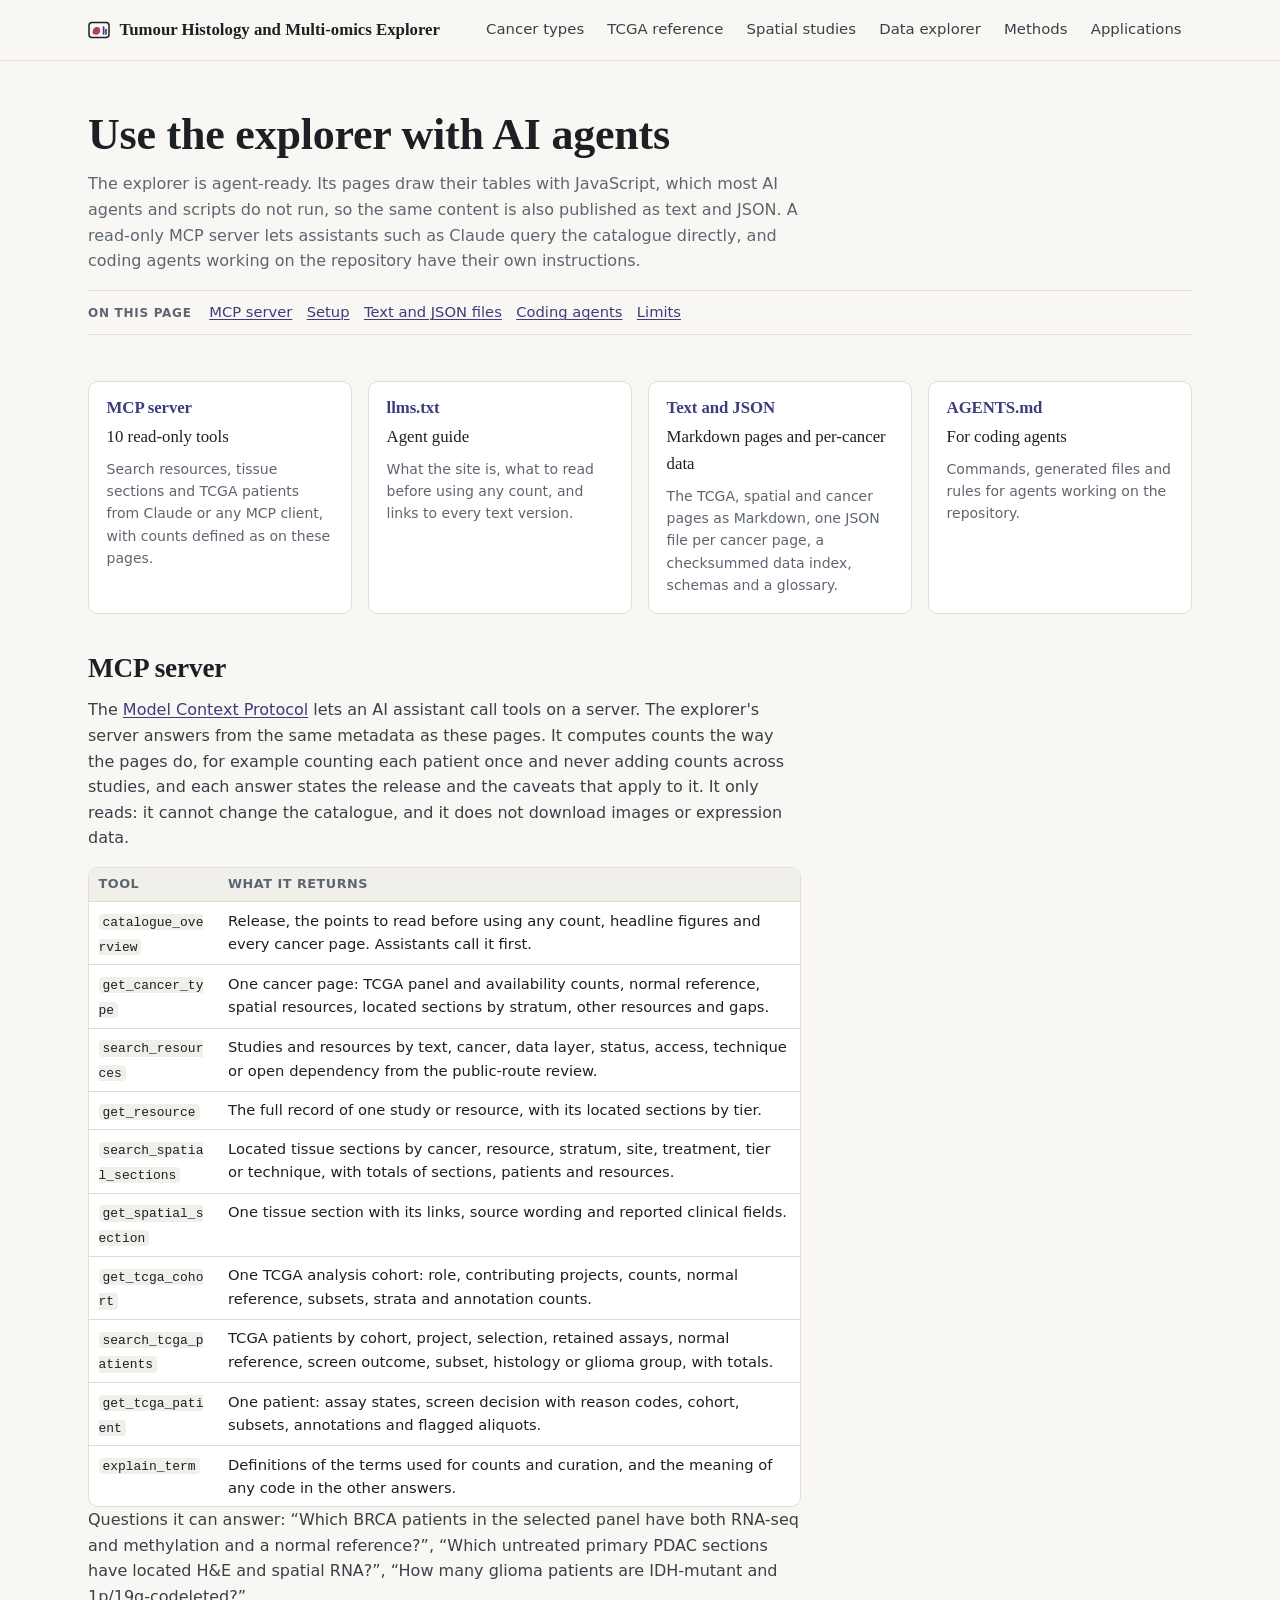
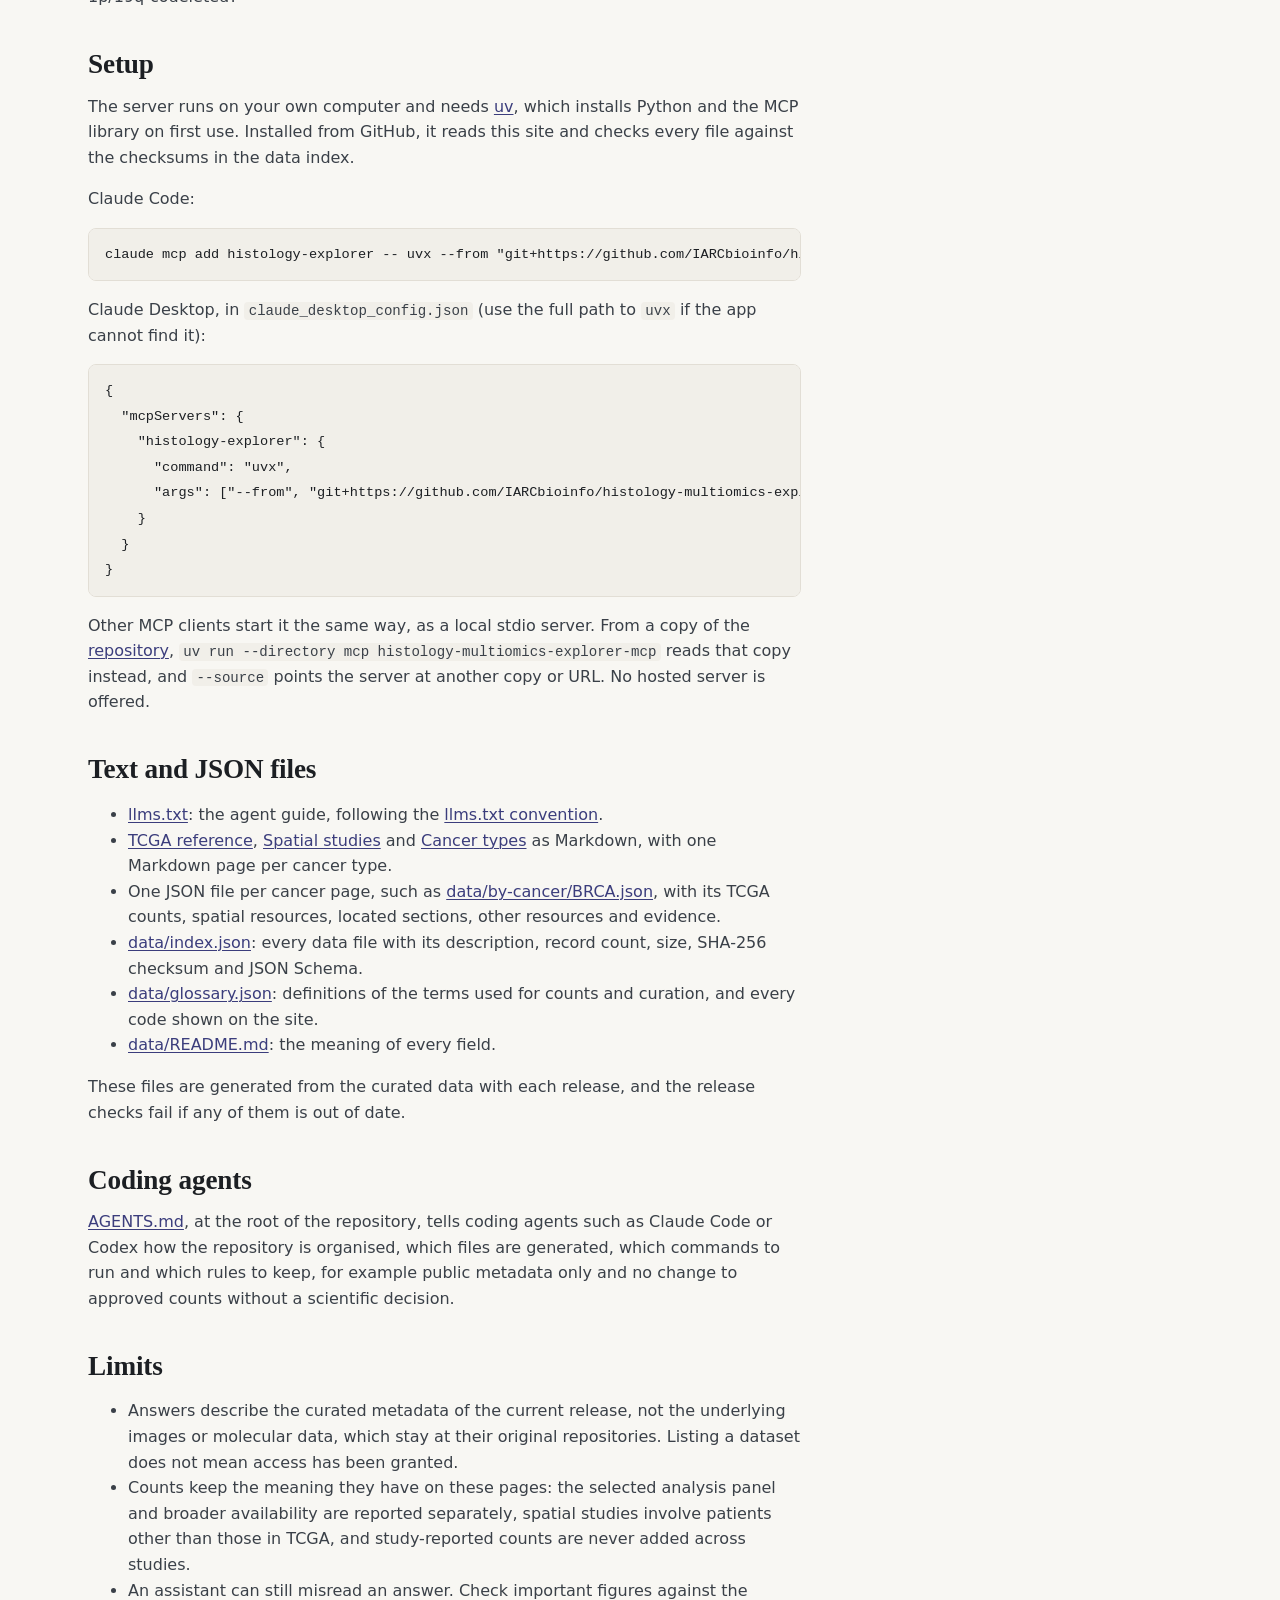
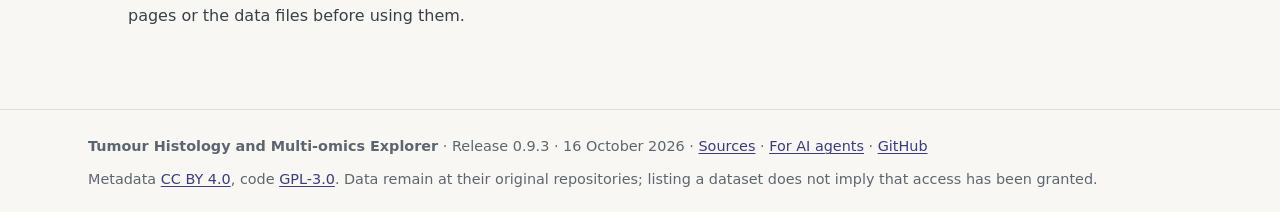
==== agents.html @ 9174bf76 "Tumour Histology and Multi-omics Explorer, release 0.9.3 Static GitHub Pages site with curated publi" ====
<!doctype html>
<html lang="en">
<head>
<meta charset="utf-8">
<meta name="viewport" content="width=device-width, initial-scale=1">
<title>AI agents · Tumour Histology and Multi-omics Explorer</title>
<meta name="description" content="Use the explorer with AI agents: llms.txt, Markdown and JSON versions of the pages, a read-only MCP server and AGENTS.md for coding agents.">
<link rel="icon" href="assets/icon.svg" type="image/svg+xml">
<link rel="stylesheet" href="assets/css/site.css">
<link rel="alternate" type="text/markdown" title="Text version" href="llms.txt">
</head>
<body>
<a class="skip" href="#main">Skip to content</a>
<header class="site-header">
  <div class="wrap">
    <a class="brand" href="./"><svg width="22" height="20" viewBox="0 0 22 20" aria-hidden="true"><rect x="1" y="2.5" width="20" height="15" rx="3" fill="none" stroke="currentColor" stroke-width="1.5"/><path d="M4.6 12.4c0-2.9 1.9-5.3 4.3-5.3 2.2 0 3.6 1.6 3.3 3.9-.3 2.2-2.2 3.9-4.1 3.7-1.9-.2-3.5-.6-3.5-2.3Z" class="brand-blob"/><path d="M15.6 7v7M18 9.5v4.5" class="brand-bars" stroke-width="1.7" stroke-linecap="round"/></svg><span>Tumour Histology and Multi-omics Explorer</span></a>
    <button class="nav-toggle" type="button" aria-expanded="false" aria-controls="site-nav" hidden><svg width="16" height="16" viewBox="0 0 16 16" aria-hidden="true"><path d="M2 4h12M2 8h12M2 12h12" stroke="currentColor" stroke-width="1.6" stroke-linecap="round"/></svg>Menu</button>
    <nav class="site-nav" id="site-nav" aria-label="Main"><ul>
      <li><a href="cancers.html">Cancer types</a></li>
      <li><a href="tcga.html">TCGA reference</a></li>
      <li><a href="spatial.html">Spatial studies</a></li>
      <li><a href="explore.html">Data explorer</a></li>
      <li><a href="methods.html">Methods</a></li>
      <li><a href="applications.html">Applications</a></li>
    </ul></nav>
  </div>
</header>

<main id="main">
  <div class="wrap">
    <div class="page-head">
      <h1>Use the explorer with AI agents</h1>
      <p class="prose muted">The explorer is agent-ready. Its pages draw their tables with JavaScript, which most AI agents and scripts do not run, so the same content is also published as text and JSON. A read-only MCP server lets assistants such as Claude query the catalogue directly, and coding agents working on the repository have their own instructions.</p>
      <nav class="page-nav" aria-label="On this page"><span class="page-nav-label">On this page</span><a href="#mcp">MCP server</a><a href="#setup">Setup</a><a href="#files">Text and JSON files</a><a href="#coding">Coding agents</a><a href="#limits">Limits</a></nav>
    </div>

    <div class="route-grid">
      <a class="card" href="#mcp"><h3>MCP server</h3><span class="figure-line">10 read-only tools</span><span class="small muted">Search resources, tissue sections and TCGA patients from Claude or any MCP client, with counts defined as on these pages.</span></a>
      <a class="card" href="llms.txt"><h3>llms.txt</h3><span class="figure-line">Agent guide</span><span class="small muted">What the site is, what to read before using any count, and links to every text version.</span></a>
      <a class="card" href="#files"><h3>Text and JSON</h3><span class="figure-line">Markdown pages and per-cancer data</span><span class="small muted">The TCGA, spatial and cancer pages as Markdown, one JSON file per cancer page, a checksummed data index, schemas and a glossary.</span></a>
      <a class="card" href="https://github.com/IARCbioinfo/histology-multiomics-explorer/blob/main/AGENTS.md"><h3>AGENTS.md</h3><span class="figure-line">For coding agents</span><span class="small muted">Commands, generated files and rules for agents working on the repository.</span></a>
    </div>

    <div class="prose">
      <h2 id="mcp">MCP server</h2>
      <p>The <a href="https://modelcontextprotocol.io/">Model Context Protocol</a> lets an AI assistant call tools on a server. The explorer's server answers from the same metadata as these pages. It computes counts the way the pages do, for example counting each patient once and never adding counts across studies, and each answer states the release and the caveats that apply to it. It only reads: it cannot change the catalogue, and it does not download images or expression data.</p>
      <div class="table-wrap"><table class="stack compact">
        <thead><tr><th scope="col">Tool</th><th scope="col">What it returns</th></tr></thead>
        <tbody>
          <tr><td class="primary" data-label="Tool"><div><code>catalogue_overview</code></div></td><td data-label="What it returns"><div>Release, the points to read before using any count, headline figures and every cancer page. Assistants call it first.</div></td></tr>
          <tr><td class="primary" data-label="Tool"><div><code>get_cancer_type</code></div></td><td data-label="What it returns"><div>One cancer page: TCGA panel and availability counts, normal reference, spatial resources, located sections by stratum, other resources and gaps.</div></td></tr>
          <tr><td class="primary" data-label="Tool"><div><code>search_resources</code></div></td><td data-label="What it returns"><div>Studies and resources by text, cancer, data layer, status, access, technique or open dependency from the public-route review.</div></td></tr>
          <tr><td class="primary" data-label="Tool"><div><code>get_resource</code></div></td><td data-label="What it returns"><div>The full record of one study or resource, with its located sections by tier.</div></td></tr>
          <tr><td class="primary" data-label="Tool"><div><code>search_spatial_sections</code></div></td><td data-label="What it returns"><div>Located tissue sections by cancer, resource, stratum, site, treatment, tier or technique, with totals of sections, patients and resources.</div></td></tr>
          <tr><td class="primary" data-label="Tool"><div><code>get_spatial_section</code></div></td><td data-label="What it returns"><div>One tissue section with its links, source wording and reported clinical fields.</div></td></tr>
          <tr><td class="primary" data-label="Tool"><div><code>get_tcga_cohort</code></div></td><td data-label="What it returns"><div>One TCGA analysis cohort: role, contributing projects, counts, normal reference, subsets, strata and annotation counts.</div></td></tr>
          <tr><td class="primary" data-label="Tool"><div><code>search_tcga_patients</code></div></td><td data-label="What it returns"><div>TCGA patients by cohort, project, selection, retained assays, normal reference, screen outcome, subset, histology or glioma group, with totals.</div></td></tr>
          <tr><td class="primary" data-label="Tool"><div><code>get_tcga_patient</code></div></td><td data-label="What it returns"><div>One patient: assay states, screen decision with reason codes, cohort, subsets, annotations and flagged aliquots.</div></td></tr>
          <tr><td class="primary" data-label="Tool"><div><code>explain_term</code></div></td><td data-label="What it returns"><div>Definitions of the terms used for counts and curation, and the meaning of any code in the other answers.</div></td></tr>
        </tbody>
      </table></div>
      <p>Questions it can answer: “Which BRCA patients in the selected panel have both RNA-seq and methylation and a normal reference?”, “Which untreated primary PDAC sections have located H&amp;E and spatial RNA?”, “How many glioma patients are IDH-mutant and 1p/19q-codeleted?”</p>

      <h2 id="setup">Setup</h2>
      <p>The server runs on your own computer and needs <a href="https://docs.astral.sh/uv/">uv</a>, which installs Python and the MCP library on first use. Installed from GitHub, it reads this site and checks every file against the checksums in the data index.</p>
      <p>Claude Code:</p>
      <pre><code>claude mcp add histology-explorer -- uvx --from &quot;git+https://github.com/IARCbioinfo/histology-multiomics-explorer#subdirectory=mcp&quot; histology-multiomics-explorer-mcp</code></pre>
      <p>Claude Desktop, in <code>claude_desktop_config.json</code> (use the full path to <code>uvx</code> if the app cannot find it):</p>
      <pre><code>{
  "mcpServers": {
    "histology-explorer": {
      "command": "uvx",
      "args": ["--from", "git+https://github.com/IARCbioinfo/histology-multiomics-explorer#subdirectory=mcp", "histology-multiomics-explorer-mcp"]
    }
  }
}</code></pre>
      <p>Other MCP clients start it the same way, as a local stdio server. From a copy of the <a href="https://github.com/IARCbioinfo/histology-multiomics-explorer">repository</a>, <code>uv run --directory mcp histology-multiomics-explorer-mcp</code> reads that copy instead, and <code>--source</code> points the server at another copy or URL. No hosted server is offered.</p>

      <h2 id="files">Text and JSON files</h2>
      <ul>
        <li><a href="llms.txt">llms.txt</a>: the agent guide, following the <a href="https://llmstxt.org/">llms.txt convention</a>.</li>
        <li><a href="md/tcga.md">TCGA reference</a>, <a href="md/spatial.md">Spatial studies</a> and <a href="md/cancers/index.md">Cancer types</a> as Markdown, with one Markdown page per cancer type.</li>
        <li>One JSON file per cancer page, such as <a href="data/by-cancer/BRCA.json">data/by-cancer/BRCA.json</a>, with its TCGA counts, spatial resources, located sections, other resources and evidence.</li>
        <li><a href="data/index.json">data/index.json</a>: every data file with its description, record count, size, SHA-256 checksum and JSON Schema.</li>
        <li><a href="data/glossary.json">data/glossary.json</a>: definitions of the terms used for counts and curation, and every code shown on the site.</li>
        <li><a href="data/README.md">data/README.md</a>: the meaning of every field.</li>
      </ul>
      <p>These files are generated from the curated data with each release, and the release checks fail if any of them is out of date.</p>

      <h2 id="coding">Coding agents</h2>
      <p><a href="https://github.com/IARCbioinfo/histology-multiomics-explorer/blob/main/AGENTS.md">AGENTS.md</a>, at the root of the repository, tells coding agents such as Claude Code or Codex how the repository is organised, which files are generated, which commands to run and which rules to keep, for example public metadata only and no change to approved counts without a scientific decision.</p>

      <h2 id="limits">Limits</h2>
      <ul>
        <li>Answers describe the curated metadata of the current release, not the underlying images or molecular data, which stay at their original repositories. Listing a dataset does not mean access has been granted.</li>
        <li>Counts keep the meaning they have on these pages: the selected analysis panel and broader availability are reported separately, spatial studies involve patients other than those in TCGA, and study-reported counts are never added across studies.</li>
        <li>An assistant can still misread an answer. Check important figures against the pages or the data files before using them.</li>
      </ul>
    </div>
  </div>
</main>

<footer class="site-footer">
  <div class="wrap">
    <span><strong>Tumour Histology and Multi-omics Explorer</strong> · <span id="release">Release</span> · <a href="sources.html">Sources</a> · <a href="agents.html" aria-current="page">For AI agents</a> · <a href="https://github.com/IARCbioinfo/histology-multiomics-explorer">GitHub</a></span>
    <span>Metadata <a href="https://github.com/IARCbioinfo/histology-multiomics-explorer/blob/main/DATA-LICENSE.md">CC BY 4.0</a>, code <a href="https://github.com/IARCbioinfo/histology-multiomics-explorer/blob/main/LICENSE">GPL-3.0</a>. Data remain at their original repositories; listing a dataset does not imply that access has been granted.</span>
  </div>
</footer>
<script type="module" src="assets/js/static.js"></script>
</body>
</html>
---- assets/css/site.css ----
/* Tumour Histology and Multi-omics Explorer */

:root {
  --bg: #f8f7f3;
  --surface: #ffffff;
  --surface-2: #f1efe9;
  --ink: #1c1f23;
  --ink-2: #3a4048;
  --muted: #5d6670;
  --line: #e2ded5;
  --line-strong: #cbc6ba;
  --accent: #3b3d7c;        /* haematoxylin */
  --accent-ink: #2c2e63;
  --accent-soft: #e9e9f4;
  --eosin: #a8435f;
  --eosin-soft: #f6e8ec;
  --ok: #2d6a4f;
  --ok-soft: #e4f1ea;
  --warn: #85601a;
  --warn-soft: #f6eedc;
  --neutral-soft: #ecebe6;
  --focus: #3b3d7c;
  --shadow: 0 1px 2px rgba(20, 20, 30, .05), 0 6px 24px rgba(20, 20, 30, .06);
  --radius: 10px;
  --serif: "Iowan Old Style", "Charter", "Bitstream Charter", "Sitka Text", Cambria, Georgia, serif;
  --sans: system-ui, -apple-system, "Segoe UI", Roboto, "Helvetica Neue", Arial, sans-serif;
  --mono: ui-monospace, "SF Mono", Menlo, Consolas, monospace;
  color-scheme: light;
}

@media (prefers-color-scheme: dark) {
  :root:not([data-theme="light"]) {
    --bg: #141518;
    --surface: #1b1d21;
    --surface-2: #22252a;
    --ink: #ecebe7;
    --ink-2: #d2d2cf;
    --muted: #a3a8ae;
    --line: #2f3238;
    --line-strong: #444851;
    --accent: #a9abeb;
    --accent-ink: #c9cbf5;
    --accent-soft: #2a2c4a;
    --eosin: #e48aa3;
    --eosin-soft: #3a2630;
    --ok: #86cfa8;
    --ok-soft: #1f3329;
    --warn: #e1bd6e;
    --warn-soft: #362c18;
    --neutral-soft: #2a2c31;
    --focus: #a9abeb;
    --shadow: 0 1px 2px rgba(0, 0, 0, .3), 0 6px 24px rgba(0, 0, 0, .25);
    color-scheme: dark;
  }
}
:root[data-theme="dark"] {
  --bg: #141518; --surface: #1b1d21; --surface-2: #22252a; --ink: #ecebe7; --ink-2: #d2d2cf;
  --muted: #a3a8ae; --line: #2f3238; --line-strong: #444851; --accent: #a9abeb; --accent-ink: #c9cbf5;
  --accent-soft: #2a2c4a; --eosin: #e48aa3; --eosin-soft: #3a2630; --ok: #86cfa8; --ok-soft: #1f3329;
  --warn: #e1bd6e; --warn-soft: #362c18; --neutral-soft: #2a2c31; --focus: #a9abeb;
  --shadow: 0 1px 2px rgba(0, 0, 0, .3), 0 6px 24px rgba(0, 0, 0, .25);
  color-scheme: dark;
}

*, *::before, *::after { box-sizing: border-box; }
html { -webkit-text-size-adjust: 100%; }
body {
  margin: 0;
  background: var(--bg);
  color: var(--ink);
  font: 16px/1.6 var(--sans);
  font-feature-settings: "kern", "liga";
}
img, svg { max-width: 100%; }
a { color: var(--accent); text-decoration-thickness: 1px; text-underline-offset: 2px; }
a:hover { color: var(--accent-ink); }
:focus-visible { outline: 2px solid var(--focus); outline-offset: 2px; border-radius: 3px; }
h1, h2, h3 { font-family: var(--serif); font-weight: 600; line-height: 1.2; letter-spacing: -.005em; color: var(--ink); }
h1 { font-size: clamp(1.9rem, 1.2rem + 2.4vw, 2.75rem); margin: 0 0 .6rem; }
h2 { font-size: clamp(1.35rem, 1.1rem + .8vw, 1.7rem); margin: 2.4rem 0 .8rem; }
h3 { font-size: 1.12rem; margin: 1.6rem 0 .5rem; }
p { margin: 0 0 1rem; }
small, .small { font-size: .875rem; }
.muted { color: var(--muted); }
.num { font-variant-numeric: tabular-nums; }
code, .mono { font-family: var(--mono); font-size: .86em; }
.visually-hidden { position: absolute !important; width: 1px; height: 1px; overflow: hidden; clip: rect(0 0 0 0); white-space: nowrap; }

.skip { position: absolute; left: -999px; top: 0; background: var(--surface); padding: .5rem 1rem; z-index: 20; }
.skip:focus { left: 1rem; top: 1rem; }

.wrap { max-width: 1160px; margin: 0 auto; padding: 0 16px; }
@media (min-width: 720px) { .wrap { padding: 0 28px; } }
.prose { max-width: 70ch; }
.prose p, .prose li { color: var(--ink-2); }

/* Header and navigation */
.site-header { border-bottom: 1px solid var(--line); background: var(--bg); position: sticky; top: 0; z-index: 10; backdrop-filter: saturate(1.2) blur(6px); }
.site-header .wrap { display: flex; align-items: center; justify-content: space-between; gap: 1rem; min-height: 60px; flex-wrap: wrap; }
.brand { display: flex; align-items: center; gap: .6rem; color: var(--ink); text-decoration: none; font-family: var(--serif); font-weight: 600; font-size: 1.05rem; }
.brand svg { flex: none; }
.brand .brand-blob { fill: var(--eosin); }
.brand .brand-bars { stroke: var(--accent); }
.brand span { line-height: 1.25; }
html { scroll-padding-top: 80px; }
.site-header .wrap { gap: .5rem 1.5rem; }
.brand { flex: 1 1 auto; min-width: 0; }
.site-nav { flex: none; }
@media (min-width: 1024px) { .site-header .wrap { flex-wrap: nowrap; } }
.site-nav ul { display: flex; flex-wrap: wrap; gap: .15rem; margin: 0; padding: 0; list-style: none; }
.site-nav a { display: block; padding: .4rem .65rem; border-radius: 6px; color: var(--ink-2); text-decoration: none; font-size: .93rem; font-weight: 500; white-space: nowrap; }
.site-nav a:hover { background: var(--surface-2); color: var(--ink); }
.site-nav a[aria-current="page"] { color: var(--accent); background: var(--accent-soft); }
.nav-toggle { display: none; flex: none; align-items: center; gap: .45rem; font: inherit; font-size: .92rem; font-weight: 500; padding: .4rem .75rem; border: 1px solid var(--line); border-radius: 6px; background: var(--surface); color: var(--ink); cursor: pointer; }
.nav-toggle:hover { background: var(--surface-2); }
@media (max-width: 1023px) {
  .brand { flex-basis: 0; }
  .site-nav { width: 100%; padding-bottom: .5rem; }
  .has-toggle .nav-toggle { display: inline-flex; }
  .has-toggle .site-nav { display: none; }
  .has-toggle.nav-open .site-nav { display: block; border-top: 1px solid var(--line); padding-top: .4rem; }
  .has-toggle .site-nav ul { flex-direction: column; }
  .has-toggle .site-nav a { padding: .55rem .65rem; }
}
@media (max-width: 560px) {
  .site-header .wrap { padding-top: .45rem; padding-bottom: .45rem; }
  .brand { font-size: 1rem; }
}

main { padding: 2rem 0 4rem; }
.site-footer { border-top: 1px solid var(--line); padding: 1.6rem 0 2.4rem; color: var(--muted); font-size: .9rem; }
.site-footer .wrap { display: flex; flex-wrap: wrap; justify-content: space-between; gap: .6rem 2rem; }

/* Hero */
.hero { padding: 2.2rem 0 1.2rem; display: grid; gap: 2rem; align-items: center; }
@media (min-width: 900px) { .hero { grid-template-columns: 1.25fr .75fr; padding-top: 3rem; } }
.hero .lede { font-size: 1.12rem; color: var(--ink-2); max-width: 62ch; }
.eyebrow { text-transform: uppercase; letter-spacing: .08em; font-size: .78rem; color: var(--eosin); font-weight: 600; margin-bottom: .6rem; }
.actions { display: flex; gap: .7rem; flex-wrap: wrap; margin-top: 1.4rem; }
.btn { display: inline-flex; align-items: center; gap: .45rem; border: 1px solid var(--line-strong); background: var(--surface); color: var(--ink); padding: .55rem 1rem; border-radius: 8px; font: inherit; font-size: .95rem; text-decoration: none; cursor: pointer; line-height: 1.3; }
.btn:hover { border-color: var(--accent); color: var(--accent); }
.btn.primary { background: var(--accent); border-color: var(--accent); color: var(--surface); }
.btn.primary:hover { background: var(--accent-ink); border-color: var(--accent-ink); color: var(--surface); }
.btn.small { padding: .35rem .7rem; font-size: .875rem; }
.btn[disabled] { opacity: .5; cursor: not-allowed; }

/* Figure */
.figure { margin: 0; background: var(--surface); border: 1px solid var(--line); border-radius: var(--radius); padding: 1rem 1rem .8rem; box-shadow: var(--shadow); }
.figure figcaption { font-size: .86rem; color: var(--muted); margin-top: .4rem; line-height: 1.5; }
.simplex .edge { fill: none; stroke: var(--line-strong); stroke-width: 1.5; }
.simplex .area { fill: var(--accent-soft); opacity: .55; }
.simplex .dot { fill: var(--accent); opacity: .7; }
.simplex .dot.hl { fill: var(--eosin); opacity: 1; }
.simplex .vertex { fill: var(--surface); stroke: var(--eosin); stroke-width: 2; }
.simplex text { fill: var(--ink-2); font: 12px var(--sans); }
.simplex .lead { stroke: var(--muted); stroke-width: 1; stroke-dasharray: 2 3; fill: none; }
.schematic { width: 100%; height: auto; display: block; }
.schematic .box { fill: var(--surface-2); stroke: var(--line-strong); }
.schematic .box.spatial { fill: var(--eosin-soft); stroke: var(--eosin); stroke-dasharray: 5 4; }
.schematic .node { fill: var(--surface); stroke: var(--line-strong); }
.schematic .node.mol { stroke: var(--accent); }
.schematic .node.img { stroke: var(--eosin); }
.schematic text { fill: var(--ink-2); font: 11.5px var(--sans); }
.schematic .title { fill: var(--ink); font-weight: 600; font-size: 12.5px; }
.schematic .sub { fill: var(--muted); font-size: 10px; }
.schematic .note { fill: var(--muted); font-size: 10px; font-style: italic; }
.schematic .link { stroke: var(--ink-2); stroke-width: 1.4; fill: none; }
.schematic .link.dashed { stroke-dasharray: 4 3; }
.schematic .arrowhead { fill: var(--ink-2); }
.glance-title { font-size: 1rem; margin: 0 0 .6rem; font-family: var(--sans); text-transform: uppercase; letter-spacing: .06em; color: var(--muted); }
.glance-list { margin: 0; display: grid; gap: .7rem; }
.glance-list > div { display: grid; grid-template-columns: 5.2rem 1fr; gap: .8rem; align-items: baseline; }
.glance-list dt { font-family: var(--serif); font-size: 1.55rem; line-height: 1.1; text-align: right; font-variant-numeric: tabular-nums; }
.glance-list dd { margin: 0; color: var(--ink-2); font-size: .93rem; }
.glance-note { font-size: .86rem; color: var(--muted); margin: .9rem 0 0; }
.route-grid { display: grid; gap: 1rem; grid-template-columns: repeat(auto-fit, minmax(220px, 1fr)); margin: 1rem 0 .4rem; }
.route-grid a.card h3 { color: var(--accent); }
.route-grid .figure-line { font-family: var(--serif); font-size: 1.05rem; color: var(--ink); }
.curated-list { display: grid; gap: .6rem 1.4rem; grid-template-columns: repeat(auto-fit, minmax(230px, 1fr)); padding: 0; margin: 1rem 0 0; list-style: none; }
.curated-list li { border-left: 3px solid var(--accent-soft); padding: .1rem 0 .1rem .8rem; }
.curated-list strong { display: block; }
.page-nav { display: flex; flex-wrap: wrap; align-items: baseline; gap: .35rem .9rem; font-size: .92rem; margin: .4rem 0 1.4rem; padding: .6rem 0; border-top: 1px solid var(--line); border-bottom: 1px solid var(--line); }
.page-nav-label { color: var(--muted); font-size: .75rem; font-weight: 600; text-transform: uppercase; letter-spacing: .06em; margin-right: .2rem; }
.page-nav.grouped { display: block; }
.page-nav.grouped .page-nav-label { display: block; margin-bottom: .35rem; }
.page-nav-row { display: flex; flex-wrap: wrap; align-items: baseline; gap: .3rem .9rem; padding: .15rem 0; }
.page-nav-group { color: var(--muted); font-size: .85rem; min-width: 8.5rem; }
@media (max-width: 560px) { .page-nav-group { min-width: 0; width: 100%; } }

/* Code */
code { font-family: var(--mono); font-size: .88em; background: var(--surface-2); border-radius: 4px; padding: .05em .3em; overflow-wrap: anywhere; }
pre { background: var(--surface-2); border: 1px solid var(--line); border-radius: 8px; padding: .8rem 1rem; overflow-x: auto; margin: .4rem 0 1rem; }
pre code { background: none; padding: 0; font-size: .85rem; overflow-wrap: normal; white-space: pre; }

/* Stats */
.stats { display: grid; grid-template-columns: repeat(auto-fit, minmax(170px, 1fr)); gap: 1rem; margin: 1.4rem 0 .6rem; }
.stat { background: var(--surface); border: 1px solid var(--line); border-radius: var(--radius); padding: 1rem 1.1rem; }
.stat .value { font-family: var(--serif); font-size: 1.9rem; line-height: 1.1; font-variant-numeric: tabular-nums; }
.stat .label { color: var(--muted); font-size: .88rem; margin-top: .25rem; }

/* Cards */
.grid { display: grid; gap: 1rem; grid-template-columns: repeat(auto-fill, minmax(250px, 1fr)); }
.card { background: var(--surface); border: 1px solid var(--line); border-radius: var(--radius); padding: 1rem 1.1rem; display: flex; flex-direction: column; gap: .4rem; }
a.card { color: inherit; text-decoration: none; transition: border-color .15s, box-shadow .15s; }
a.card:hover { border-color: var(--accent); box-shadow: var(--shadow); }
.card .code { font-family: var(--mono); font-size: .8rem; color: var(--muted); letter-spacing: .04em; }
.card h3 { margin: 0; font-size: 1.05rem; }
.card .meta { font-size: .88rem; color: var(--muted); margin-top: auto; padding-top: .4rem; }

/* Chips */
.chip { display: inline-flex; align-items: center; gap: .3rem; padding: .08rem .5rem; border-radius: 999px; font-size: .78rem; line-height: 1.5; background: var(--neutral-soft); color: var(--ink-2); white-space: nowrap; border: 1px solid transparent; }
@media (max-width: 560px) { .page-head .chip { white-space: normal; max-width: 100%; border-radius: 10px; } }
.chip.ok { background: var(--ok-soft); color: var(--ok); }
.chip.warn { background: var(--warn-soft); color: var(--warn); }
.chip.accent { background: var(--accent-soft); color: var(--accent); }
.chip.eosin { background: var(--eosin-soft); color: var(--eosin); }
.chip.outline { background: transparent; border-color: var(--line-strong); }
.chips { display: flex; flex-wrap: wrap; gap: .3rem; }

/* Tables */
.table-wrap { overflow-x: auto; border: 1px solid var(--line); border-radius: var(--radius); background: var(--surface); }
table { border-collapse: collapse; width: 100%; font-size: .92rem; }
th, td { text-align: left; padding: .5rem .65rem; border-bottom: 1px solid var(--line); vertical-align: top; }
thead th { font-weight: 600; color: var(--muted); font-size: .8rem; text-transform: uppercase; letter-spacing: .04em; background: var(--surface-2); position: sticky; top: 0; }
tbody tr:last-child td { border-bottom: 0; }
td.num, th.num { text-align: right; font-variant-numeric: tabular-nums; }
tr.clickable { cursor: pointer; }
tr.clickable:hover td { background: var(--surface-2); }
table.compact th, table.compact td { padding: .4rem .6rem; }
#screen-table td.primary { white-space: nowrap; }
caption { text-align: left; padding: .7rem .75rem; color: var(--muted); font-size: .88rem; caption-side: bottom; }

/* Explorer */
.explorer { display: grid; gap: 1.5rem; }
.explorer > * { min-width: 0; }
@media (min-width: 980px) { .explorer { grid-template-columns: 260px minmax(0, 1fr); align-items: start; } }
.filters { background: var(--surface); border: 1px solid var(--line); border-radius: var(--radius); padding: .4rem 1rem 1rem; }
@media (min-width: 980px) { .filters { position: sticky; top: 76px; max-height: calc(100vh - 92px); overflow: auto; } }
.filters > summary { list-style: none; cursor: pointer; padding: .6rem 0; font-weight: 600; display: flex; justify-content: space-between; align-items: center; }
.filters > summary::-webkit-details-marker { display: none; }
.filters > summary::after { content: "Show"; font-weight: 400; color: var(--accent); font-size: .9rem; }
.filters[open] > summary::after { content: "Hide"; }
@media (min-width: 980px) { .filters > summary { pointer-events: none; } .filters > summary::after, .filters[open] > summary::after { content: none; } }
.fgroup { border: 0; margin: .4rem 0 0; padding: .7rem 0; border-top: 1px solid var(--line); }
.fgroup legend { font-size: .8rem; font-weight: 600; color: var(--muted); text-transform: uppercase; letter-spacing: .05em; padding: 0; margin-bottom: .35rem; }
.fgroup label { display: flex; gap: .45rem; align-items: baseline; font-size: .9rem; padding: .12rem 0; cursor: pointer; color: var(--ink-2); }
.fgroup label .n { margin-left: auto; color: var(--muted); font-size: .8rem; font-variant-numeric: tabular-nums; }
.fgroup input[type="checkbox"] { accent-color: var(--accent); }
.search { width: 100%; margin-bottom: .2rem; padding: .55rem .7rem; border: 1px solid var(--line-strong); border-radius: 8px; font: inherit; background: var(--surface); color: var(--ink); }
.search::placeholder { color: var(--muted); }
.toggle { display: flex; gap: .5rem; align-items: flex-start; font-size: .9rem; padding: .6rem .7rem; background: var(--accent-soft); border-radius: 8px; margin: .6rem 0 .2rem; cursor: pointer; }
.toggle input { accent-color: var(--accent); margin-top: .3rem; }

.tabs { display: flex; gap: .3rem; border-bottom: 1px solid var(--line); margin-bottom: 1rem; overflow-x: auto; scrollbar-width: none; }
.tabs button { white-space: nowrap; }
.tabs .short { display: none; }
@media (max-width: 560px) { .tabs .long { display: none; } .tabs .short { display: inline; } .tabs button { padding: .55rem .6rem; } }
.tabs button { background: none; border: 0; border-bottom: 2px solid transparent; padding: .55rem .9rem; font: inherit; color: var(--muted); cursor: pointer; margin-bottom: -1px; }
.tabs button[aria-selected="true"] { color: var(--ink); border-bottom-color: var(--accent); font-weight: 600; }
.summary { display: flex; flex-wrap: wrap; align-items: center; justify-content: space-between; gap: .8rem; margin-bottom: .8rem; }
.summary .count { font-size: 1rem; color: var(--ink-2); }
.summary .count strong { font-family: var(--serif); font-size: 1.25rem; color: var(--ink); font-variant-numeric: tabular-nums; }
.summary .tools { display: flex; gap: .5rem; flex-wrap: wrap; }
.note { font-size: .86rem; color: var(--muted); margin: .2rem 0 1rem; }
.empty { padding: 2rem 1rem; text-align: center; color: var(--muted); }
.cell-sub { display: block; color: var(--muted); font-size: .82rem; margin-top: .15rem; }
td.primary .mono { overflow-wrap: anywhere; }
.more { margin-top: .8rem; text-align: center; }

/* Narrow tables become stacked rows */
@media (max-width: 760px) {
  .stack thead { display: none; }
  .stack, .stack tbody, .stack tr, .stack td { display: block; width: 100%; }
  .stack tr { border-bottom: 1px solid var(--line); padding: .6rem .2rem; }
  .stack tbody tr:last-child { border-bottom: 0; }
  .stack td { border: 0; padding: .15rem .6rem; display: grid; grid-template-columns: 8.5rem 1fr; gap: .6rem; }
  .stack td::before { content: attr(data-label); color: var(--muted); font-size: .78rem; text-transform: uppercase; letter-spacing: .04em; padding-top: .15rem; }
  .stack td.num { text-align: left; }
  .stack td.primary { grid-template-columns: 1fr; font-weight: 600; }
  .stack td.primary .cell-sub { font-weight: 400; }
  .stack td.primary::before { display: none; }
}

/* Dialog */
dialog.detail { border: 1px solid var(--line); border-radius: 14px; padding: 0; width: min(760px, calc(100vw - 24px)); max-height: calc(100vh - 32px); background: var(--surface); color: var(--ink); box-shadow: 0 20px 60px rgba(0,0,0,.25); }
dialog.detail::backdrop { background: rgba(20, 22, 28, .45); }
.detail-head { display: flex; justify-content: space-between; align-items: flex-start; gap: 1rem; padding: 1.1rem 1.3rem .8rem; border-bottom: 1px solid var(--line); position: sticky; top: 0; background: var(--surface); }
.detail-head h2 { margin: 0; font-size: 1.3rem; }
.detail-body { padding: 1rem 1.3rem 1.4rem; overflow: auto; }
.close { border: 0; background: var(--surface-2); color: var(--ink); border-radius: 8px; width: 34px; height: 34px; font-size: 1.2rem; cursor: pointer; flex: none; }
dl.kv { display: grid; grid-template-columns: minmax(8rem, 12rem) 1fr; gap: .45rem 1rem; margin: 0 0 1rem; font-size: .92rem; }
dl.kv dt { color: var(--muted); }
dl.kv dd { margin: 0; overflow-wrap: anywhere; }
@media (max-width: 560px) { dl.kv { grid-template-columns: 1fr; gap: .1rem; } dl.kv dd { margin-bottom: .5rem; } }
.links { display: flex; flex-wrap: wrap; gap: .5rem; margin: .3rem 0 1rem; }
.links a { display: inline-flex; align-items: center; gap: .3rem; padding: .3rem .65rem; border: 1px solid var(--line-strong); border-radius: 7px; text-decoration: none; font-size: .88rem; }
.links a:hover { border-color: var(--accent); }
.links .unavailable { padding: .3rem .65rem; border: 1px dashed var(--line-strong); border-radius: 7px; font-size: .88rem; color: var(--muted); }
.section-title { font-family: var(--sans); font-size: .8rem; text-transform: uppercase; letter-spacing: .06em; color: var(--muted); margin: 1.2rem 0 .5rem; font-weight: 600; }
.notes { margin: 0; padding-left: 1.1rem; color: var(--ink-2); font-size: .92rem; }
.notes li { margin-bottom: .3rem; }

/* Cancer page */
.page-head { padding: 1rem 0 .5rem; }
.page-head .code { font-family: var(--mono); color: var(--muted); letter-spacing: .05em; }
.evidence { display: grid; gap: 1rem; }
@media (min-width: 820px) { .evidence { grid-template-columns: repeat(2, 1fr); } }
.evidence .card { gap: .5rem; }
.evidence dl { display: grid; grid-template-columns: 6.5rem 1fr; gap: .35rem .8rem; margin: .2rem 0 0; font-size: .9rem; }
.evidence dt { color: var(--muted); }
.evidence dd { margin: 0; color: var(--ink-2); }
@media (max-width: 480px) { .evidence dl { grid-template-columns: 1fr; } }
.cohort-list { display: grid; gap: .6rem; }
.cohort-row { display: grid; gap: .3rem .8rem; grid-template-columns: 1fr auto; align-items: start; padding: .8rem 1rem; background: var(--surface); border: 1px solid var(--line); border-radius: var(--radius); }
button.linkish { background: none; border: 0; padding: 0; font: inherit; color: var(--accent); cursor: pointer; text-decoration: underline; text-underline-offset: 2px; }
.cohort-row button.linkish { text-decoration: none; background: none; border: 0; padding: 0; font: inherit; font-weight: 600; color: var(--accent); cursor: pointer; text-align: left; }
.cohort-row .desc { grid-column: 1 / -1; font-size: .9rem; color: var(--ink-2); }
.cohort-row .chips { justify-content: flex-end; }
@media (max-width: 560px) { .cohort-row { grid-template-columns: 1fr; } .cohort-row .chips { justify-content: flex-start; } }
details.disclosure { margin-top: .8rem; }
details.disclosure > summary { cursor: pointer; color: var(--accent); font-size: .95rem; padding: .3rem 0; }

/* Definition lists in methods */
.defs { display: grid; gap: .1rem; margin: 0 0 1.2rem; }
.defs > div { display: grid; grid-template-columns: minmax(9rem, 14rem) 1fr; gap: 1rem; padding: .55rem 0; border-bottom: 1px solid var(--line); }
.defs dt { font-weight: 600; }
.defs dd { margin: 0; color: var(--ink-2); }
@media (max-width: 560px) { .defs > div { grid-template-columns: 1fr; gap: .2rem; } }

.callout { background: var(--surface); border-left: 3px solid var(--eosin); padding: .8rem 1rem; border-radius: 0 8px 8px 0; color: var(--ink-2); font-size: .95rem; margin: 1rem 0 1.4rem; }
.ann-grid { display: grid; grid-template-columns: repeat(auto-fit, minmax(240px, 1fr)); gap: .8rem; margin: .6rem 0; }
.ann-grid > * { min-width: 0; }

/* Sources */
.source { padding: .9rem 0; border-bottom: 1px solid var(--line); overflow-wrap: anywhere; }
.detail-body p, .detail-body dd, .detail-body li { overflow-wrap: anywhere; }
.source:last-child { border-bottom: 0; }
.source .cite { color: var(--ink-2); }
.source .mono, .source a { overflow-wrap: anywhere; }
.source .cite strong { color: var(--ink); font-weight: 600; }

@media print {
  .site-header, .filters, .tools, .site-footer { display: none; }
  body { background: #fff; }
}
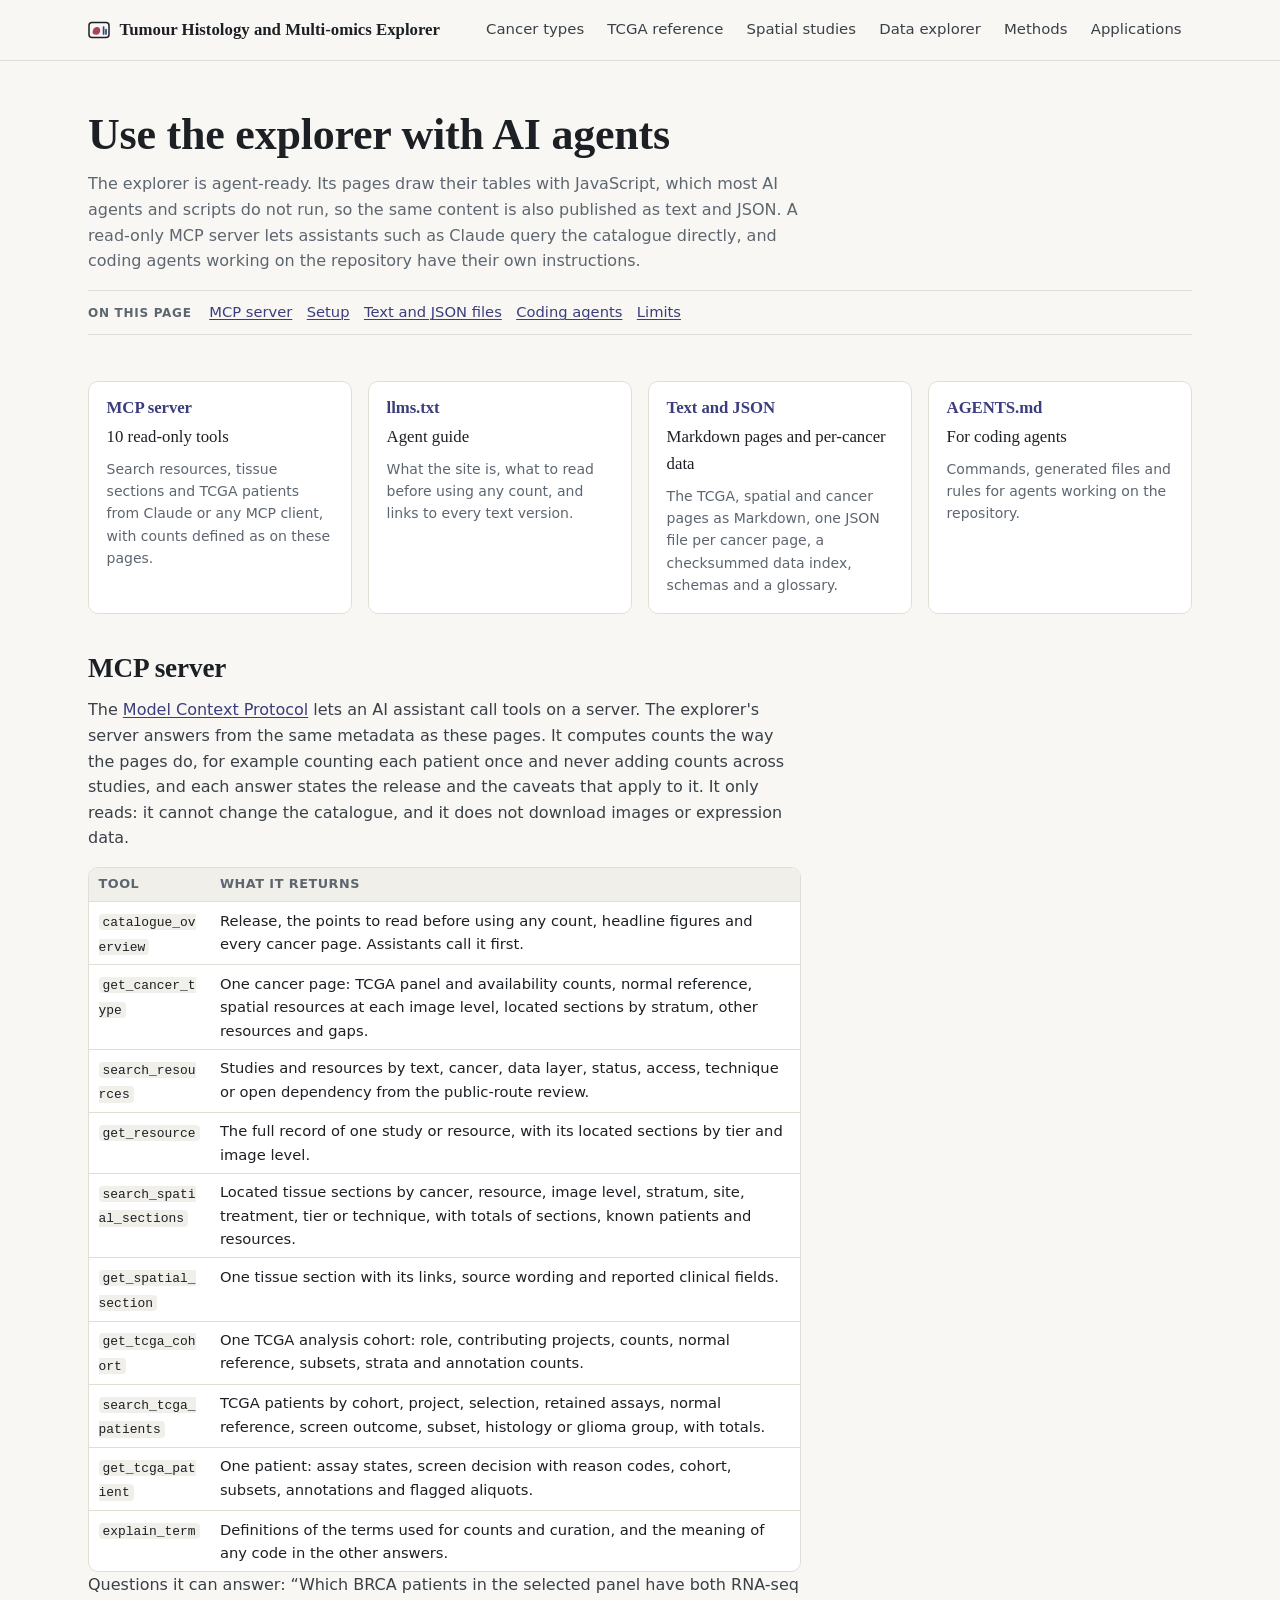
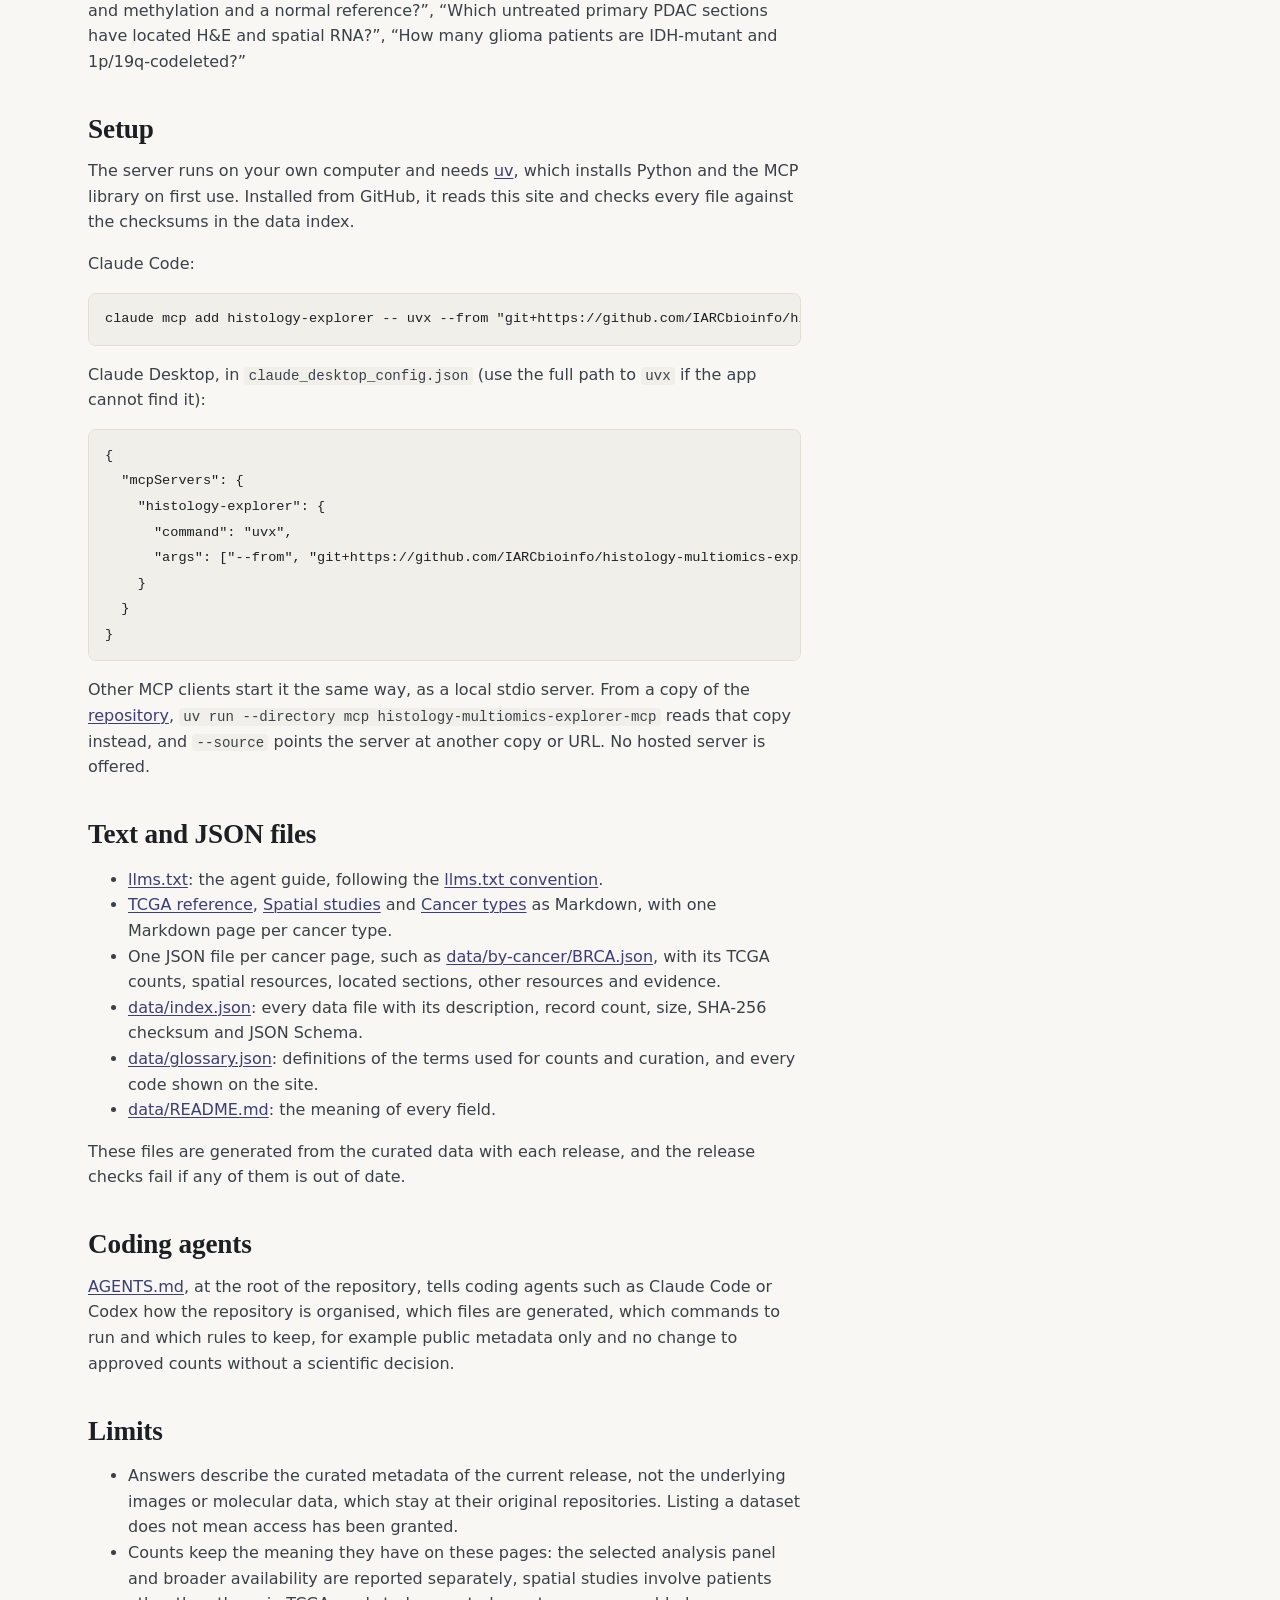
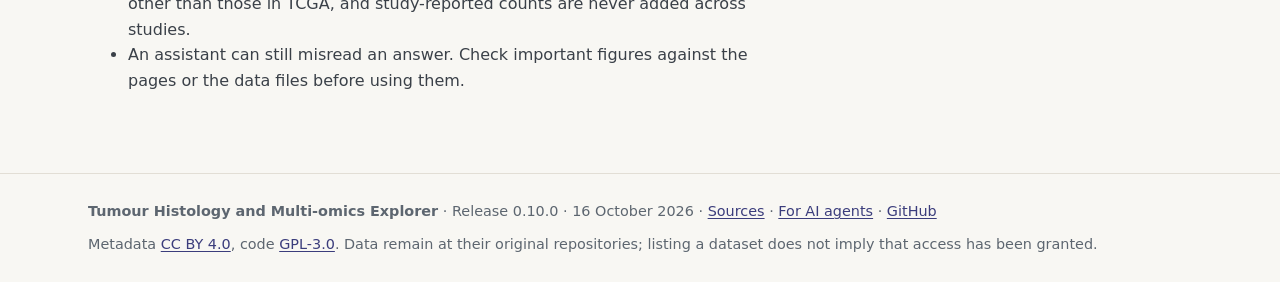
==== commit 4269694e: "Release 0.10.0: two spatial image levels and the package review Apply the package review of the 77 s" ====
--- a/agents.html
+++ b/agents.html
@@ -48,10 +48,10 @@
         <thead><tr><th scope="col">Tool</th><th scope="col">What it returns</th></tr></thead>
         <tbody>
           <tr><td class="primary" data-label="Tool"><div><code>catalogue_overview</code></div></td><td data-label="What it returns"><div>Release, the points to read before using any count, headline figures and every cancer page. Assistants call it first.</div></td></tr>
-          <tr><td class="primary" data-label="Tool"><div><code>get_cancer_type</code></div></td><td data-label="What it returns"><div>One cancer page: TCGA panel and availability counts, normal reference, spatial resources, located sections by stratum, other resources and gaps.</div></td></tr>
+          <tr><td class="primary" data-label="Tool"><div><code>get_cancer_type</code></div></td><td data-label="What it returns"><div>One cancer page: TCGA panel and availability counts, normal reference, spatial resources at each image level, located sections by stratum, other resources and gaps.</div></td></tr>
           <tr><td class="primary" data-label="Tool"><div><code>search_resources</code></div></td><td data-label="What it returns"><div>Studies and resources by text, cancer, data layer, status, access, technique or open dependency from the public-route review.</div></td></tr>
-          <tr><td class="primary" data-label="Tool"><div><code>get_resource</code></div></td><td data-label="What it returns"><div>The full record of one study or resource, with its located sections by tier.</div></td></tr>
-          <tr><td class="primary" data-label="Tool"><div><code>search_spatial_sections</code></div></td><td data-label="What it returns"><div>Located tissue sections by cancer, resource, stratum, site, treatment, tier or technique, with totals of sections, patients and resources.</div></td></tr>
+          <tr><td class="primary" data-label="Tool"><div><code>get_resource</code></div></td><td data-label="What it returns"><div>The full record of one study or resource, with its located sections by tier and image level.</div></td></tr>
+          <tr><td class="primary" data-label="Tool"><div><code>search_spatial_sections</code></div></td><td data-label="What it returns"><div>Located tissue sections by cancer, resource, image level, stratum, site, treatment, tier or technique, with totals of sections, known patients and resources.</div></td></tr>
           <tr><td class="primary" data-label="Tool"><div><code>get_spatial_section</code></div></td><td data-label="What it returns"><div>One tissue section with its links, source wording and reported clinical fields.</div></td></tr>
           <tr><td class="primary" data-label="Tool"><div><code>get_tcga_cohort</code></div></td><td data-label="What it returns"><div>One TCGA analysis cohort: role, contributing projects, counts, normal reference, subsets, strata and annotation counts.</div></td></tr>
           <tr><td class="primary" data-label="Tool"><div><code>search_tcga_patients</code></div></td><td data-label="What it returns"><div>TCGA patients by cohort, project, selection, retained assays, normal reference, screen outcome, subset, histology or glioma group, with totals.</div></td></tr>
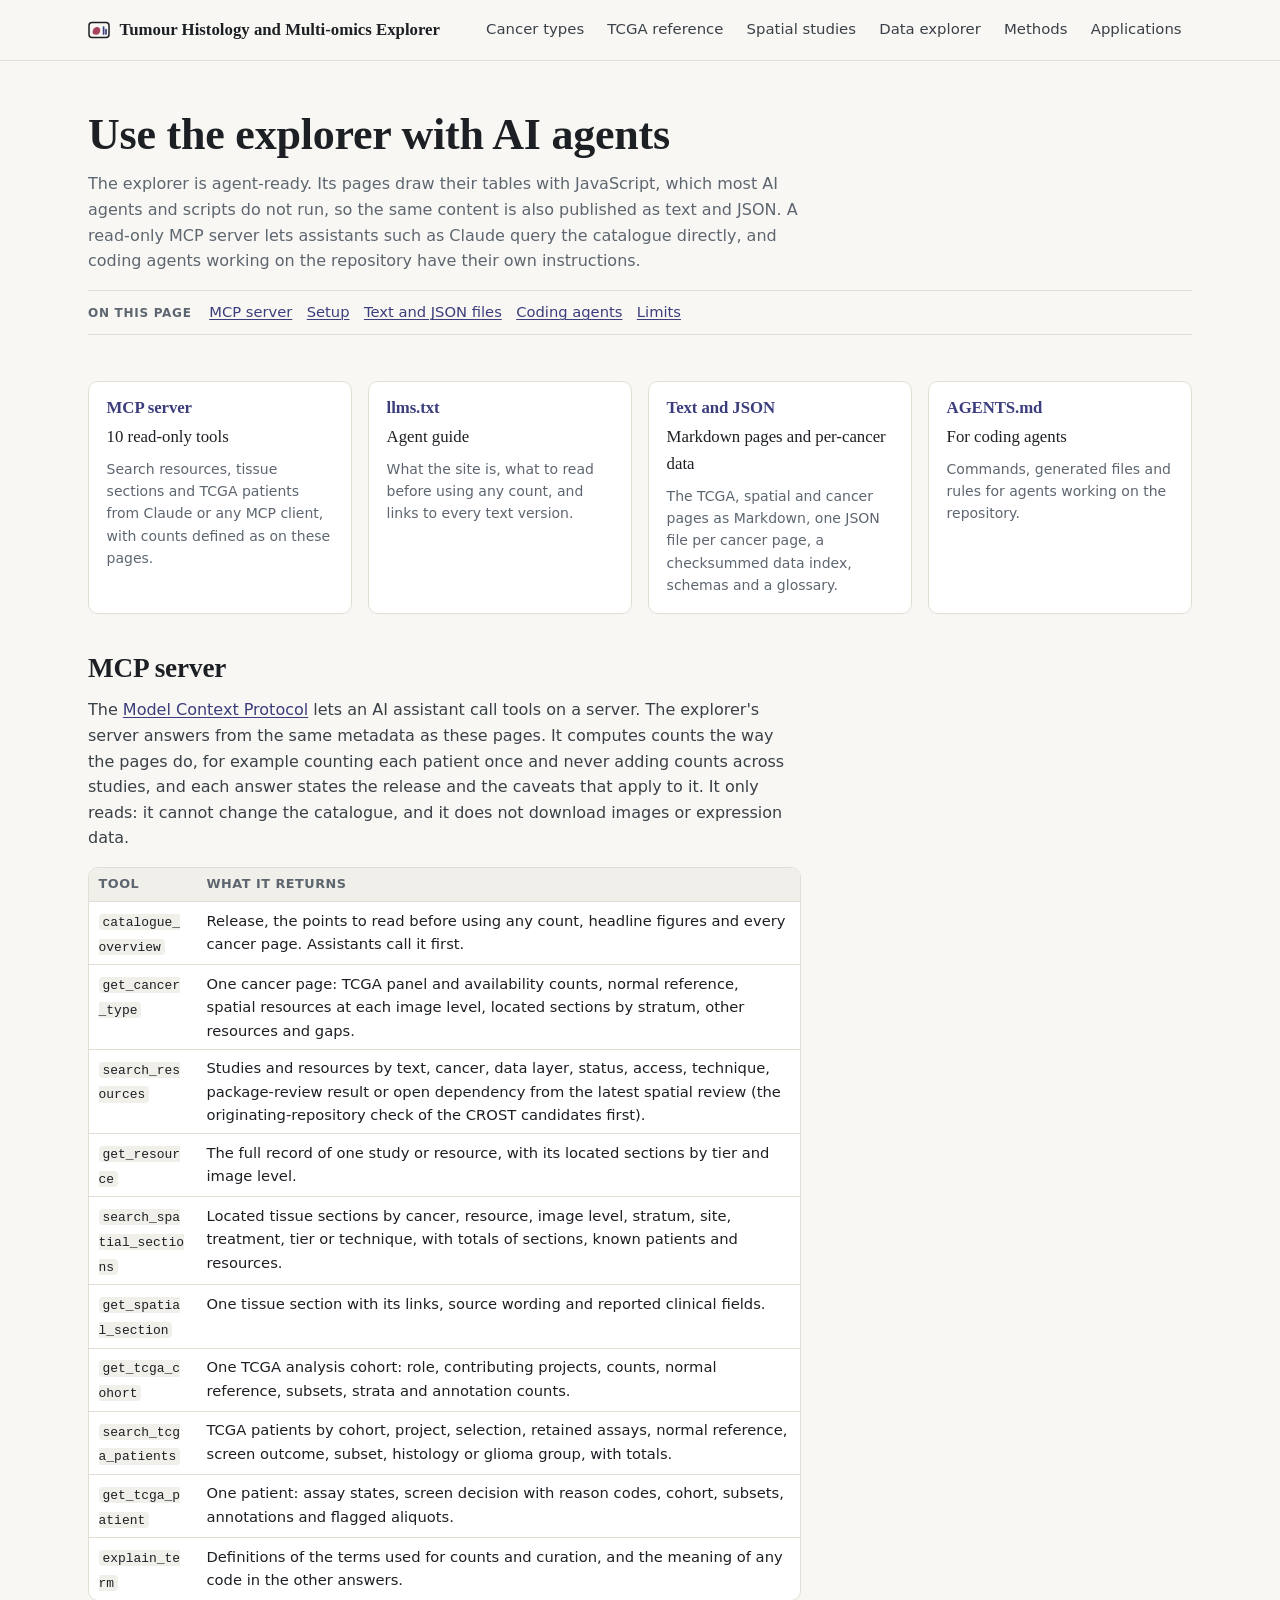
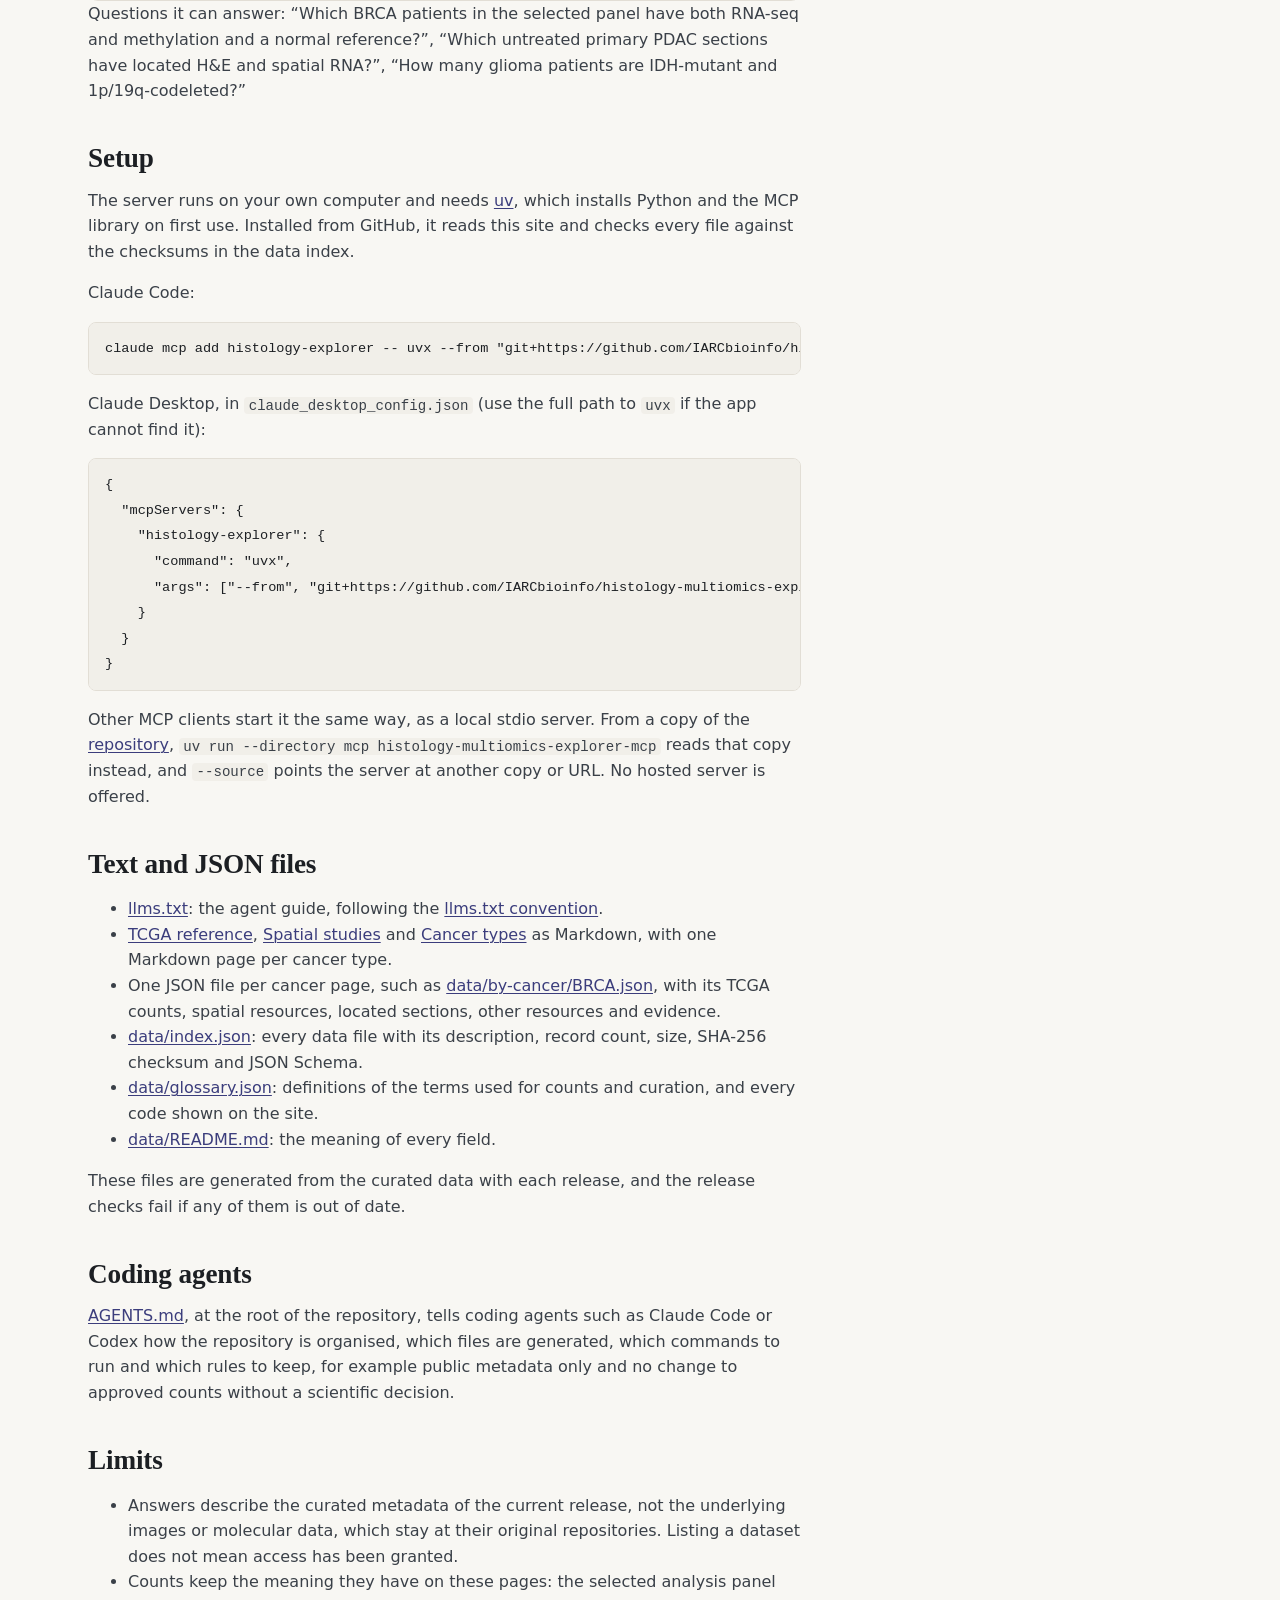
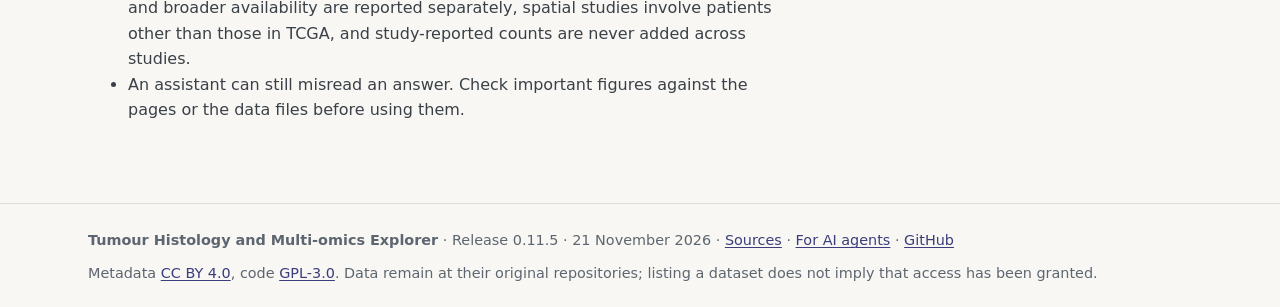
==== commit 24e19a34: "Qualify CROST candidates against originating repositories" ====
--- a/agents.html
+++ b/agents.html
@@ -49,7 +49,7 @@
         <tbody>
           <tr><td class="primary" data-label="Tool"><div><code>catalogue_overview</code></div></td><td data-label="What it returns"><div>Release, the points to read before using any count, headline figures and every cancer page. Assistants call it first.</div></td></tr>
           <tr><td class="primary" data-label="Tool"><div><code>get_cancer_type</code></div></td><td data-label="What it returns"><div>One cancer page: TCGA panel and availability counts, normal reference, spatial resources at each image level, located sections by stratum, other resources and gaps.</div></td></tr>
-          <tr><td class="primary" data-label="Tool"><div><code>search_resources</code></div></td><td data-label="What it returns"><div>Studies and resources by text, cancer, data layer, status, access, technique or open dependency from the public-route review.</div></td></tr>
+          <tr><td class="primary" data-label="Tool"><div><code>search_resources</code></div></td><td data-label="What it returns"><div>Studies and resources by text, cancer, data layer, status, access, technique, package-review result or open dependency from the latest spatial review (the originating-repository check of the CROST candidates first).</div></td></tr>
           <tr><td class="primary" data-label="Tool"><div><code>get_resource</code></div></td><td data-label="What it returns"><div>The full record of one study or resource, with its located sections by tier and image level.</div></td></tr>
           <tr><td class="primary" data-label="Tool"><div><code>search_spatial_sections</code></div></td><td data-label="What it returns"><div>Located tissue sections by cancer, resource, image level, stratum, site, treatment, tier or technique, with totals of sections, known patients and resources.</div></td></tr>
           <tr><td class="primary" data-label="Tool"><div><code>get_spatial_section</code></div></td><td data-label="What it returns"><div>One tissue section with its links, source wording and reported clinical fields.</div></td></tr>
